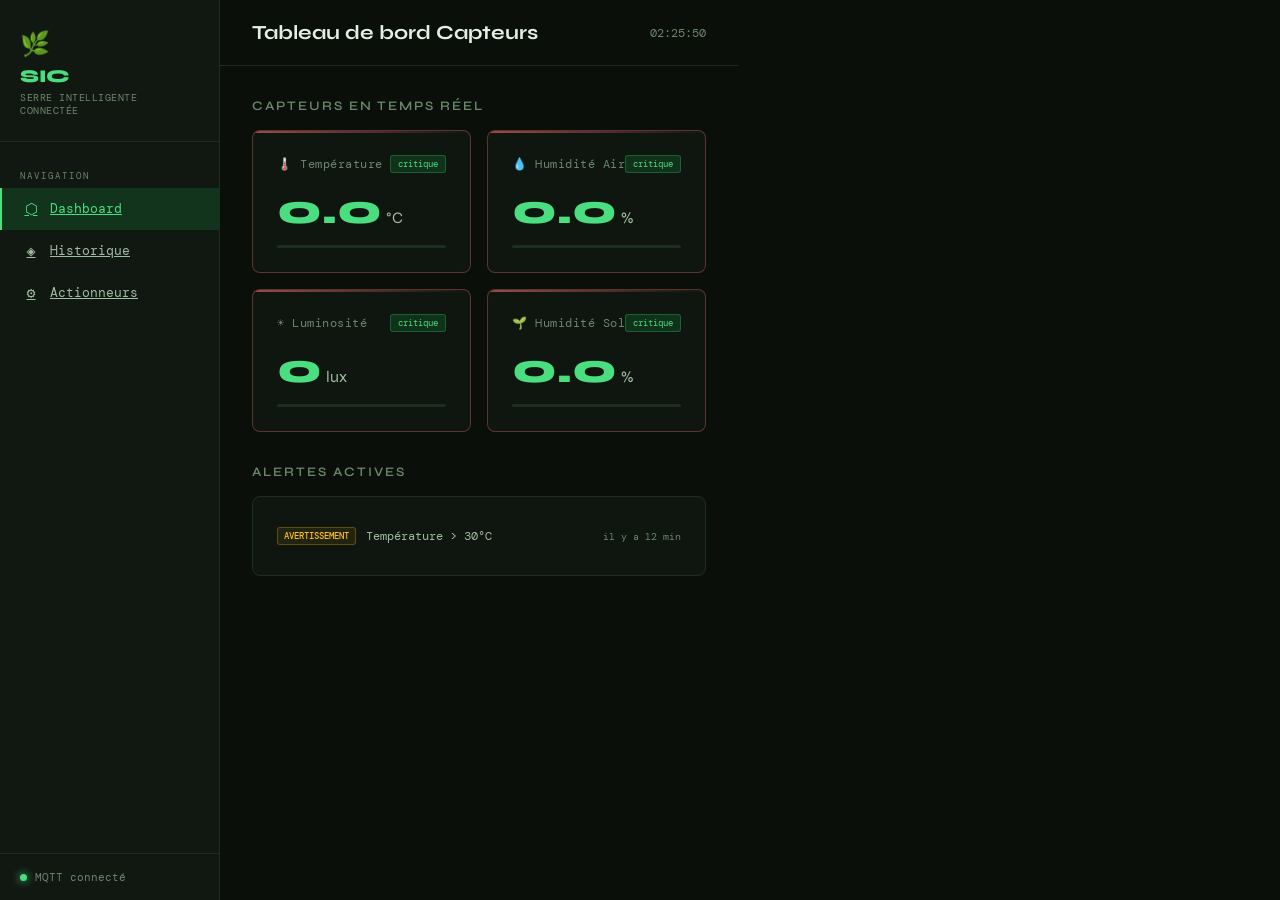
==== E6Dashboard.html @ 72ccfc66 "Add files via upload" ====
<!DOCTYPE html>
<html lang="fr">
<head>
  <meta charset="UTF-8">
  <meta name="viewport" content="width=device-width, initial-scale=1.0">
  <title>SIC — Dashboard Capteurs</title>
  <link href="https://fonts.googleapis.com/css2?family=DM+Mono:wght@300;400;500&family=Syne:wght@400;600;700;800&display=swap" rel="stylesheet">
  <link rel="stylesheet" href="styles.css">
</head>
<body>
  <div class="layout">
    <aside class="sidebar">
      <div class="sidebar-logo">
        <span class="icon">🌿</span>
        <h1>SIC</h1>
        <p>SERRE INTELLIGENTE CONNECTÉE</p>
      </div>
      <nav class="sidebar-nav">
        <div class="nav-label">Navigation</div>
        <a class="nav-item active" href="E6Dashboard.html"><span class="ni">⬡</span> Dashboard</a>
        <a class="nav-item" href="E6historique.html"><span class="ni">◈</span> Historique</a>
        <a class="nav-item" href="E6actionneurs.html"><span class="ni">⚙️</span> Actionneurs</a>
      </nav>
      <div class="sidebar-status">
        <div class="status-dot"><div class="dot"></div><span>MQTT connecté</span></div>
      </div>
    </aside>

    <main class="main">
      <div class="topbar">
        <div class="topbar-title">Tableau de bord Capteurs</div>
        <div class="topbar-right">
          <div class="topbar-time" id="clock">--:--:--</div>
        </div>
      </div>

      <div class="content">
        <section>
          <div class="section-title">Capteurs en temps réel</div>
          <div class="cards-grid">
            <div class="sensor-card" id="card-temperature">
              <div class="card-header"><div class="card-label">🌡️ Température</div><span class="card-badge" id="badge-temp">normal</span></div>
              <div class="card-value" id="val-temp">--<span class="unit">°C</span></div>
              <div class="card-bar"><div class="card-bar-fill" id="bar-temp"></div></div>
            </div>
            <div class="sensor-card" id="card-humidite_air">
              <div class="card-header"><div class="card-label">💧 Humidité Air</div><span class="card-badge" id="badge-hum">normal</span></div>
              <div class="card-value" id="val-hum">--<span class="unit">%</span></div>
              <div class="card-bar"><div class="card-bar-fill" id="bar-hum"></div></div>
            </div>
            <div class="sensor-card" id="card-luminosite">
              <div class="card-header"><div class="card-label">☀️ Luminosité</div><span class="card-badge" id="badge-lux">normal</span></div>
              <div class="card-value" id="val-lux">--<span class="unit">lux</span></div>
              <div class="card-bar"><div class="card-bar-fill" id="bar-lux"></div></div>
            </div>
            <div class="sensor-card" id="card-humidite_sol">
              <div class="card-header"><div class="card-label">🌱 Humidité Sol</div><span class="card-badge" id="badge-sol">normal</span></div>
              <div class="card-value" id="val-sol">--<span class="unit">%</span></div>
              <div class="card-bar"><div class="card-bar-fill" id="bar-sol"></div></div>
            </div>
          </div>

          <div class="section-title">Alertes actives</div>
          <div class="alertes-box" id="alertes-list">
            <div class="no-alerte">✔ Aucune alerte active</div>
          </div>
        </section>
      </div>
    </main>
  </div>
  <script src="dashboard.js"></script>
</body>
</html>
---- styles.css ----
:root {
    --bg:        #0a0f0a;
    --bg2:       #111811;
    --bg3:       #171f17;
    --border:    #1e2e1e;
    --green:     #4ade80;
    --green-dim: #22c55e55;
    --green-lo:  #16a34a33;
    --yellow:    #fbbf24;
    --red:       #f87171;
    --blue:      #60a5fa;
    --text:      #e2f0e2;
    --text-dim:  #6b876b;
    --text-mid:  #a0bca0;
    --card-bg:   #0f160f;
    --sidebar-w: 220px;
  }

  * { margin:0; padding:0; box-sizing:border-box; }

  body {
    background: var(--bg);
    color: var(--text);
    font-family: 'DM Mono', monospace;
    display: flex;
    min-height: 100vh;
    overflow-x: hidden;
  }

  /* ── SIDEBAR ───────────────────────────────────── */
  .sidebar {
    width: var(--sidebar-w);
    min-height: 100vh;
    background: var(--bg2);
    border-right: 1px solid var(--border);
    display: flex;
    flex-direction: column;
    position: fixed;
    top: 0; left: 0;
    z-index: 100;
  }

  .sidebar-logo {
    padding: 28px 20px 24px;
    border-bottom: 1px solid var(--border);
  }
  .sidebar-logo .icon {
    font-size: 24px;
    display: block;
    margin-bottom: 8px;
  }
  .sidebar-logo h1 {
    font-family: 'Syne', sans-serif;
    font-weight: 800;
    font-size: 18px;
    color: var(--green);
    letter-spacing: -0.5px;
    line-height: 1.1;
  }
  .sidebar-logo p {
    font-size: 10px;
    color: var(--text-dim);
    margin-top: 4px;
    letter-spacing: 0.5px;
  }

  .sidebar-nav {
    padding: 16px 0;
    flex: 1;
  }

  .nav-label {
    font-size: 9px;
    letter-spacing: 2px;
    color: var(--text-dim);
    padding: 12px 20px 6px;
    text-transform: uppercase;
  }

  .nav-item {
    display: flex;
    align-items: center;
    gap: 10px;
    padding: 11px 20px;
    cursor: pointer;
    transition: all 0.15s;
    border-left: 2px solid transparent;
    color: var(--text-mid);
    font-size: 13px;
    user-select: none;
  }
  .nav-item:hover { background: var(--green-lo); color: var(--green); }
  .nav-item.active {
    border-left-color: var(--green);
    background: var(--green-lo);
    color: var(--green);
  }
  .nav-item .ni { font-size: 15px; width: 18px; text-align: center; }

  .sidebar-status {
    padding: 16px 20px;
    border-top: 1px solid var(--border);
  }
  .status-dot {
    display: flex;
    align-items: center;
    gap: 8px;
    font-size: 11px;
    color: var(--text-dim);
  }
  .dot {
    width: 7px; height: 7px;
    border-radius: 50%;
    background: var(--green);
    box-shadow: 0 0 8px var(--green);
    animation: pulse 2s infinite;
  }
  .dot.off { background: var(--red); box-shadow: 0 0 8px var(--red); animation: none; }
  @keyframes pulse {
    0%,100% { opacity:1; } 50% { opacity:.4; }
  }

  /* ── MAIN ──────────────────────────────────────── */
  .main {
    margin-left: var(--sidebar-w);
    flex: 1;
    display: flex;
    flex-direction: column;
    min-height: 100vh;
  }

  .topbar {
    padding: 20px 32px;
    border-bottom: 1px solid var(--border);
    display: flex;
    align-items: center;
    justify-content: space-between;
    background: var(--bg);
    position: sticky; top: 0; z-index: 50;
  }
  .topbar-title {
    font-family: 'Syne', sans-serif;
    font-size: 20px;
    font-weight: 700;
  }
  .topbar-time {
    font-size: 12px;
    color: var(--text-dim);
  }
  .topbar-refresh {
    display: flex;
    align-items: center;
    gap: 6px;
    font-size: 11px;
    color: var(--green);
    cursor: pointer;
    padding: 6px 12px;
    border: 1px solid var(--green-dim);
    border-radius: 4px;
    transition: all .15s;
  }
  .topbar-refresh:hover { background: var(--green-lo); }

  .content { padding: 32px; flex: 1; }

  /* ── PAGES ─────────────────────────────────────── */
  .page { display: none; animation: fadeIn .25s ease; }
  .page.active { display: block; }
  @keyframes fadeIn { from { opacity:0; transform:translateY(8px); } to { opacity:1; transform:translateY(0); } }

  /* ── DASHBOARD ─────────────────────────────────── */
  .section-title {
    font-family: 'Syne', sans-serif;
    font-size: 13px;
    font-weight: 600;
    letter-spacing: 2px;
    text-transform: uppercase;
    color: var(--text-dim);
    margin-bottom: 16px;
  }

  .cards-grid {
    display: grid;
    grid-template-columns: repeat(2, 1fr);
    gap: 16px;
    margin-bottom: 32px;
  }

  .sensor-card {
    background: var(--card-bg);
    border: 1px solid var(--border);
    border-radius: 8px;
    padding: 24px;
    position: relative;
    overflow: hidden;
    transition: border-color .2s;
  }
  .sensor-card:hover { border-color: var(--green-dim); }
  .sensor-card::before {
    content: '';
    position: absolute;
    top: 0; left: 0; right: 0;
    height: 2px;
    background: linear-gradient(90deg, var(--green), transparent);
    opacity: .4;
  }
  .sensor-card.alerte { border-color: #fbbf2455; }
  .sensor-card.alerte::before { background: linear-gradient(90deg, var(--yellow), transparent); opacity:.6; }
  .sensor-card.critique { border-color: #f8717155; }
  .sensor-card.critique::before { background: linear-gradient(90deg, var(--red), transparent); opacity:.6; }

  .card-header {
    display: flex;
    align-items: center;
    justify-content: space-between;
    margin-bottom: 16px;
  }
  .card-label {
    display: flex;
    align-items: center;
    gap: 8px;
    font-size: 12px;
    color: var(--text-dim);
    letter-spacing: 0.5px;
  }
  .card-label .icon { font-size: 16px; }
  .card-badge {
    font-size: 9px;
    padding: 2px 7px;
    border-radius: 3px;
    background: var(--green-lo);
    color: var(--green);
    border: 1px solid var(--green-dim);
  }
  .card-badge.alerte { background: #fbbf2415; color: var(--yellow); border-color: #fbbf2455; }
  .card-badge.critique { background: #f8717115; color: var(--red); border-color: #f8717155; }

  .card-value {
    font-family: 'Syne', sans-serif;
    font-size: 42px;
    font-weight: 800;
    line-height: 1;
    color: var(--green);
  }
  .card-value .unit {
    font-size: 16px;
    font-weight: 400;
    color: var(--text-mid);
    margin-left: 4px;
  }
  .card-value.alerte { color: var(--yellow); }
  .card-value.critique { color: var(--red); }

  .card-bar {
    margin-top: 14px;
    height: 3px;
    background: var(--border);
    border-radius: 2px;
    overflow: hidden;
  }
  .card-bar-fill {
    height: 100%;
    background: var(--green);
    border-radius: 2px;
    transition: width .6s ease;
  }
  .card-bar-fill.alerte { background: var(--yellow); }
  .card-bar-fill.critique { background: var(--red); }

  .card-range {
    display: flex;
    justify-content: space-between;
    margin-top: 6px;
    font-size: 10px;
    color: var(--text-dim);
  }

  /* Alertes résumé */
  .alertes-box {
    background: var(--card-bg);
    border: 1px solid var(--border);
    border-radius: 8px;
    padding: 20px 24px;
  }
  .alerte-row {
    display: flex;
    align-items: center;
    gap: 10px;
    padding: 10px 0;
    border-bottom: 1px solid var(--border);
    font-size: 12px;
  }
  .alerte-row:last-child { border-bottom: none; }
  .alerte-niveau {
    font-size: 9px;
    padding: 2px 6px;
    border-radius: 3px;
    font-weight: 500;
    white-space: nowrap;
  }
  .alerte-niveau.avertissement { background: #fbbf2415; color: var(--yellow); border: 1px solid #fbbf2444; }
  .alerte-niveau.critique { background: #f8717115; color: var(--red); border: 1px solid #f8717144; }
  .alerte-msg { flex:1; color: var(--text-mid); }
  .alerte-ts { color: var(--text-dim); font-size: 10px; white-space: nowrap; }
  .no-alerte { color: var(--text-dim); font-size: 12px; padding: 8px 0; }

  /* ── HISTORIQUE ────────────────────────────────── */
  .filter-bar {
    display: flex;
    gap: 8px;
    margin-bottom: 20px;
    flex-wrap: wrap;
  }
  .filter-btn {
    padding: 7px 14px;
    font-family: 'DM Mono', monospace;
    font-size: 11px;
    border: 1px solid var(--border);
    background: var(--card-bg);
    color: var(--text-mid);
    border-radius: 4px;
    cursor: pointer;
    transition: all .15s;
  }
  .filter-btn:hover, .filter-btn.active {
    border-color: var(--green-dim);
    background: var(--green-lo);
    color: var(--green);
  }

  .table-wrap {
    background: var(--card-bg);
    border: 1px solid var(--border);
    border-radius: 8px;
    overflow: hidden;
  }
  table { width: 100%; border-collapse: collapse; font-size: 12px; }
  thead tr { background: var(--bg3); border-bottom: 1px solid var(--border); }
  th {
    padding: 12px 16px;
    text-align: left;
    font-size: 10px;
    letter-spacing: 1.5px;
    text-transform: uppercase;
    color: var(--text-dim);
    font-weight: 500;
  }
  tbody tr {
    border-bottom: 1px solid var(--border);
    transition: background .1s;
  }
  tbody tr:last-child { border-bottom: none; }
  tbody tr:hover { background: var(--green-lo); }
  td { padding: 11px 16px; color: var(--text-mid); }
  td.val { color: var(--text); font-weight: 500; }
  td .badge {
    display: inline-block;
    font-size: 9px;
    padding: 2px 6px;
    border-radius: 3px;
  }
  td .badge.normal { background: var(--green-lo); color: var(--green); }
  td .badge.alerte { background: #fbbf2415; color: var(--yellow); }
  td .badge.critique { background: #f8717115; color: var(--red); }

  /* ── ACTIONNEURS ───────────────────────────────── */
  .actionneurs-grid {
    display: grid;
    grid-template-columns: repeat(3, 1fr);
    gap: 16px;
    margin-bottom: 32px;
  }

  .actionneur-card {
    background: var(--card-bg);
    border: 1px solid var(--border);
    border-radius: 8px;
    padding: 28px 24px;
    display: flex;
    flex-direction: column;
    align-items: center;
    gap: 16px;
    text-align: center;
    transition: all .2s;
  }
  .actionneur-card.on {
    border-color: var(--green-dim);
    box-shadow: 0 0 30px var(--green-lo);
  }

  .act-icon {
    font-size: 36px;
    transition: filter .3s;
  }
  .actionneur-card.on .act-icon { filter: drop-shadow(0 0 8px var(--green)); }

  .act-name {
    font-family: 'Syne', sans-serif;
    font-size: 15px;
    font-weight: 700;
    color: var(--text);
  }
  .act-state {
    font-size: 11px;
    color: var(--text-dim);
    letter-spacing: 1px;
  }
  .actionneur-card.on .act-state { color: var(--green); }

  .toggle-btn {
    width: 100%;
    padding: 10px;
    font-family: 'DM Mono', monospace;
    font-size: 12px;
    font-weight: 500;
    border-radius: 5px;
    border: 1px solid var(--border);
    background: var(--bg3);
    color: var(--text-mid);
    cursor: pointer;
    transition: all .15s;
    letter-spacing: 1px;
  }
  .toggle-btn:hover { border-color: var(--green-dim); color: var(--green); background: var(--green-lo); }
  .toggle-btn.on {
    background: var(--green-lo);
    border-color: var(--green);
    color: var(--green);
  }

  .mode-bar {
    display: flex;
    gap: 8px;
    margin-bottom: 20px;
  }
  .mode-btn {
    padding: 7px 16px;
    font-family: 'DM Mono', monospace;
    font-size: 11px;
    border: 1px solid var(--border);
    background: var(--card-bg);
    color: var(--text-mid);
    border-radius: 4px;
    cursor: pointer;
    transition: all .15s;
  }
  .mode-btn.active { border-color: var(--blue); background: #60a5fa15; color: var(--blue); }

  .info-box {
    background: #60a5fa0d;
    border: 1px solid #60a5fa22;
    border-radius: 6px;
    padding: 14px 18px;
    font-size: 11px;
    color: #93c5fd;
    line-height: 1.6;
  }

  /* ── SCROLLBAR ─────────────────────────────────── */
  ::-webkit-scrollbar { width: 4px; }
  ::-webkit-scrollbar-track { background: var(--bg); }
  ::-webkit-scrollbar-thumb { background: var(--border); border-radius: 2px; }
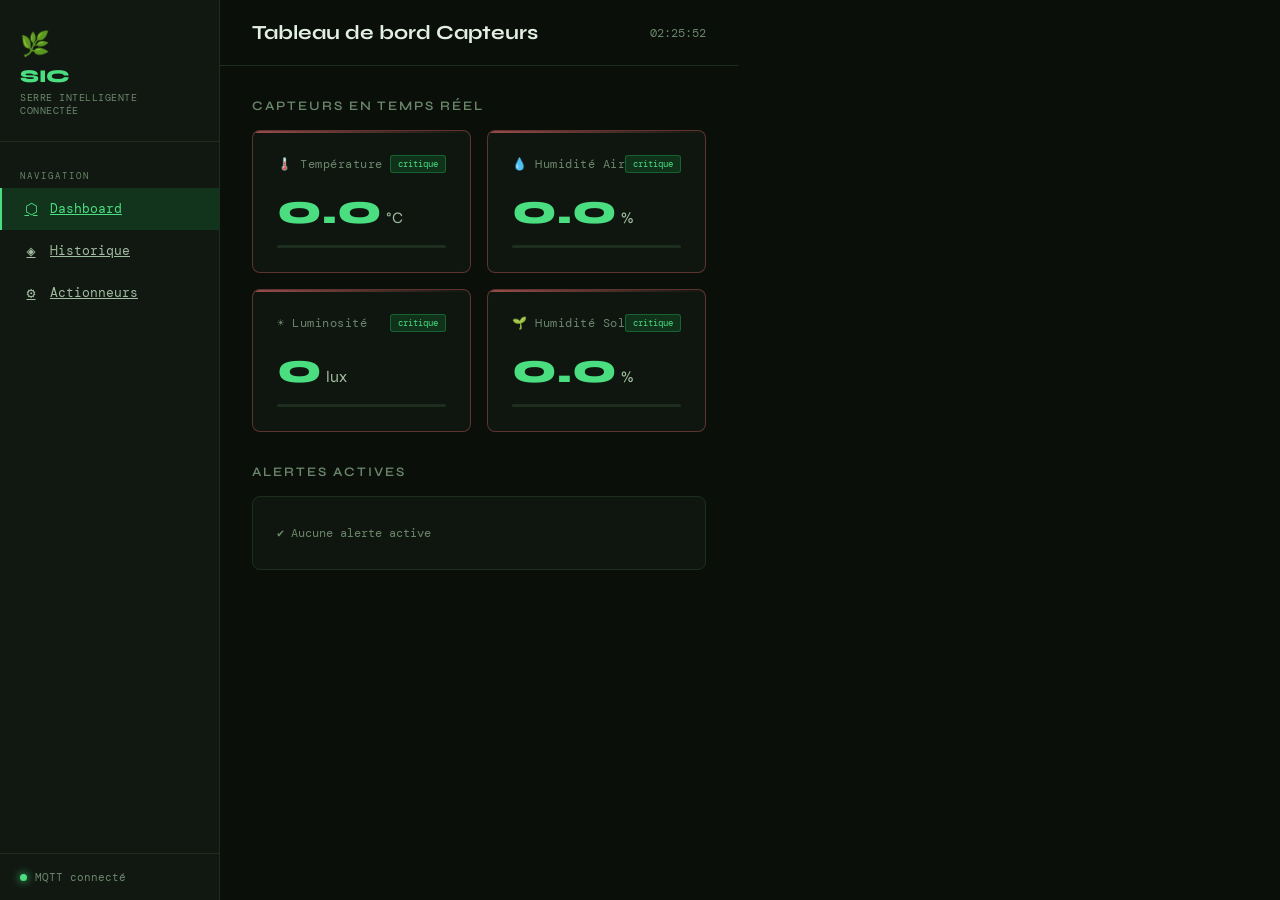
==== commit 76cc43b5: "Add files via upload" ====
--- a/E6Dashboard.html
+++ b/E6Dashboard.html
@@ -69,5 +69,6 @@
     </main>
   </div>
   <script src="dashboard.js"></script>
+  <script src="actionneurs.js"></script>
 </body>
 </html>
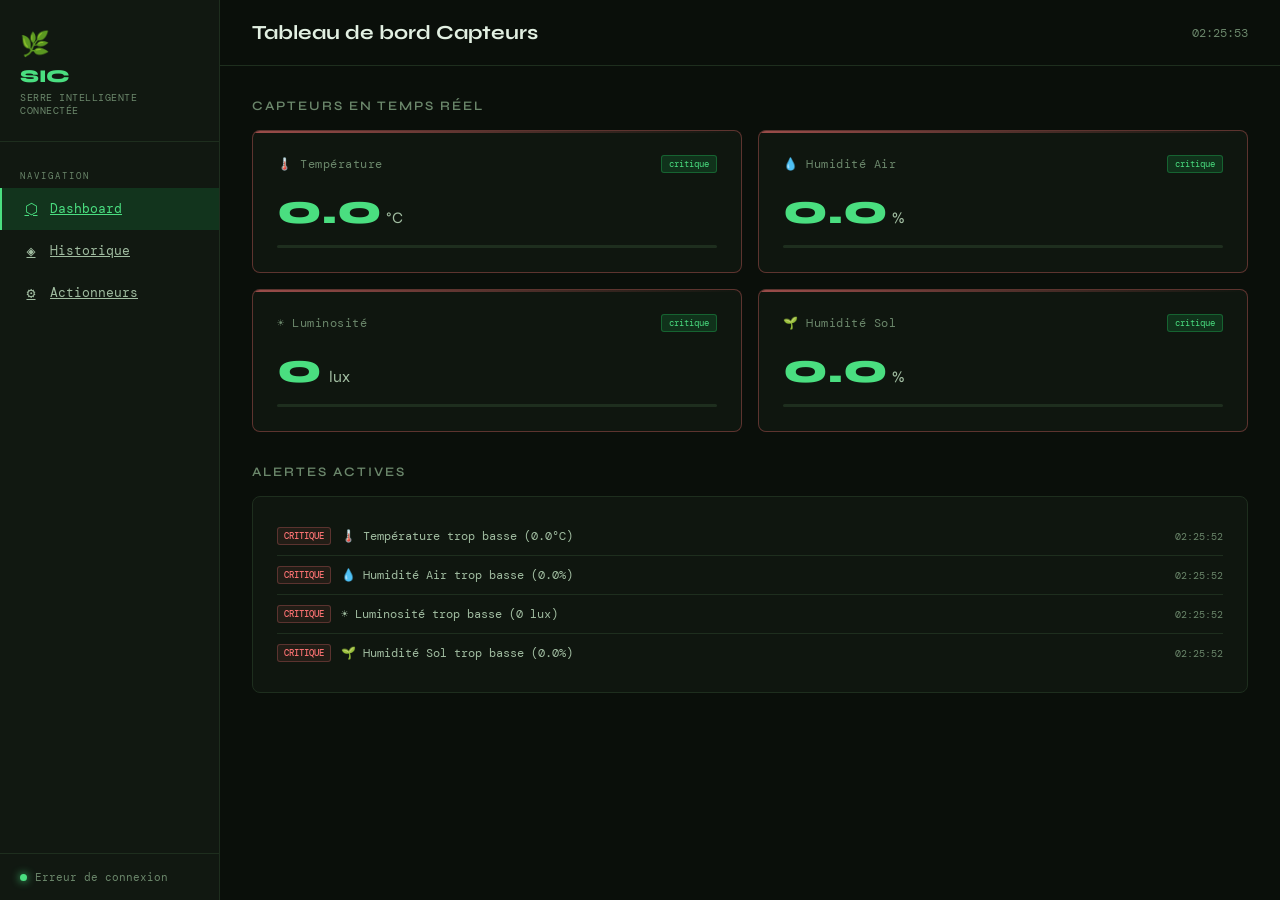
==== commit 7c022667: "Add files via upload" ====
--- a/E6Dashboard.html
+++ b/E6Dashboard.html
@@ -69,6 +69,5 @@
     </main>
   </div>
   <script src="dashboard.js"></script>
-  <script src="actionneurs.js"></script>
 </body>
 </html>
--- a/styles.css
+++ b/styles.css
@@ -121,13 +121,21 @@
   }
 
   /* ── MAIN ──────────────────────────────────────── */
-  .main {
+.main {
+    /* On garde ta marge intacte */
     margin-left: var(--sidebar-w);
+    
+    /* On force la largeur : 100% de l'écran MOINS la largeur de la sidebar */
+    width: calc(100vw - var(--sidebar-w));
+    
+    /* Pour éviter les mauvaises surprises avec le padding */
+    box-sizing: border-box; 
+    
     flex: 1;
     display: flex;
     flex-direction: column;
     min-height: 100vh;
-  }
+}
 
   .topbar {
     padding: 20px 32px;
@@ -456,6 +464,12 @@
     line-height: 1.6;
   }
 
+  .toggle-btn:disabled {
+    opacity: 0.5;
+    cursor: not-allowed;
+    background-color: #555; /* À adapter selon ton thème */
+}
+
   /* ── SCROLLBAR ─────────────────────────────────── */
   ::-webkit-scrollbar { width: 4px; }
   ::-webkit-scrollbar-track { background: var(--bg); }
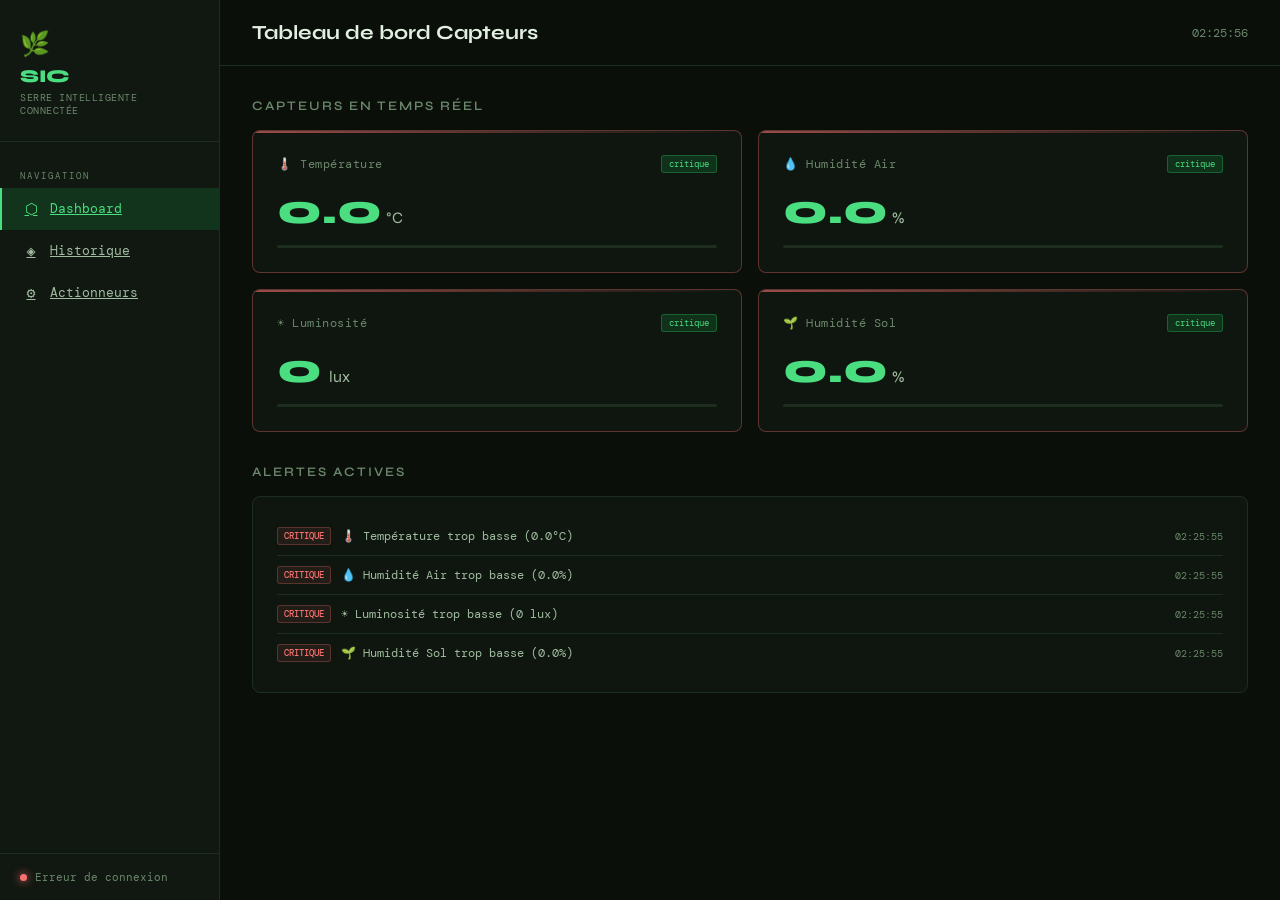
==== commit 6e5d29b7: "Add files via upload" ====
--- a/E6Dashboard.html
+++ b/E6Dashboard.html
@@ -22,7 +22,10 @@
         <a class="nav-item" href="E6actionneurs.html"><span class="ni">⚙️</span> Actionneurs</a>
       </nav>
       <div class="sidebar-status">
-        <div class="status-dot"><div class="dot"></div><span>MQTT connecté</span></div>
+        <div class="status-dot">
+          <div class="dot off" id="mqtt-dot"></div>
+          <span>MQTT connecté</span>
+        </div>
       </div>
     </aside>
 
@@ -69,5 +72,7 @@
     </main>
   </div>
   <script src="dashboard.js"></script>
+  <script src="mqtt.min.js"></script>
+  <script src="mqtt-status.js"></script>
 </body>
 </html>
--- a/styles.css
+++ b/styles.css
@@ -470,6 +470,20 @@
     background-color: #555; /* À adapter selon ton thème */
 }
 
+.mqtt-status {
+  position: fixed;
+  bottom: 12px;
+  left: calc(var(--sidebar-w) + 12px); /* évite la sidebar */
+  display: flex;
+  flex-direction: column;
+  gap: 6px;
+  background: var(--bg2);
+  border: 1px solid var(--border);
+  border-radius: 6px;
+  padding: 10px 12px;
+  z-index: 200;
+}
+
   /* ── SCROLLBAR ─────────────────────────────────── */
   ::-webkit-scrollbar { width: 4px; }
   ::-webkit-scrollbar-track { background: var(--bg); }
